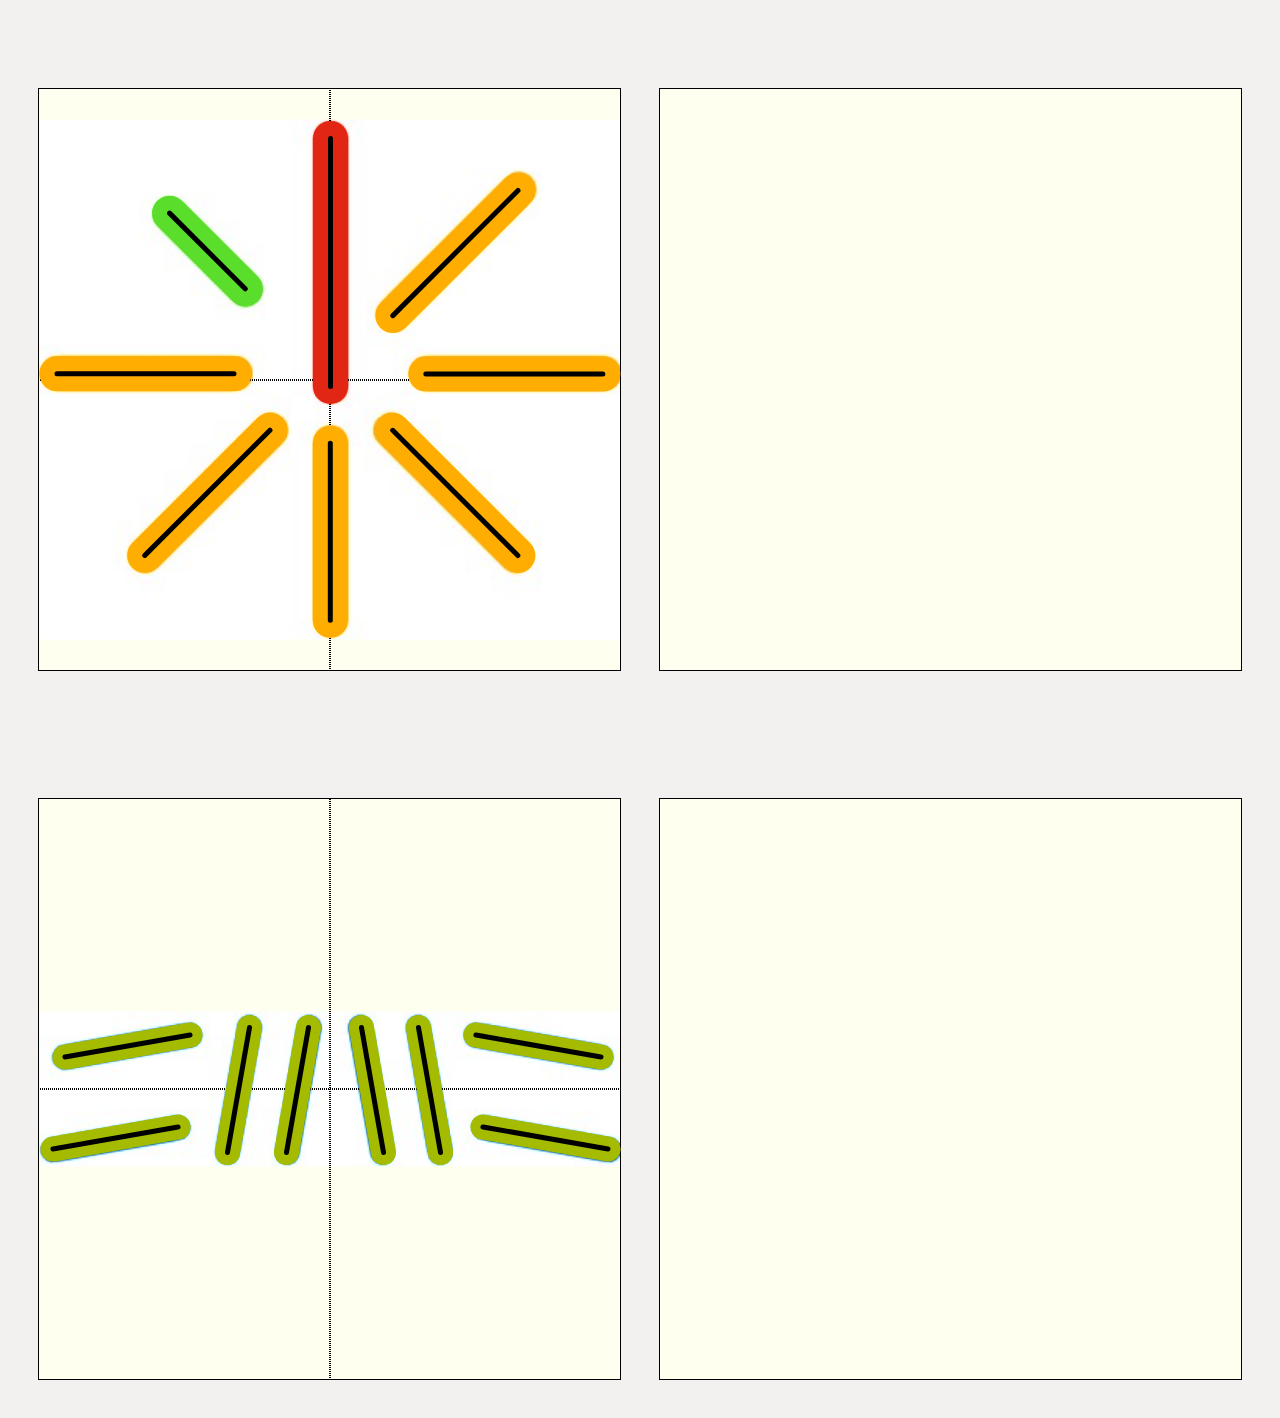
==== index.html @ 1524f1cf "add files" ====
<!DOCTYPE html>
<html lang="en">

<head>
  <meta charset="UTF-8" />
  <meta http-equiv="X-UA-Compatible" content="IE=edge" />
  <meta name="viewport" content="width=device-width, initial-scale=1.0" />
  <title>Geometry In Lines</title>
  <link rel="preconnect" href="https://fonts.googleapis.com" />
  <link rel="preconnect" href="https://fonts.gstatic.com" crossorigin />
  <link href="https://fonts.googleapis.com/css2?family=Open+Sans:wght@400;600;700;800&display=swap" rel="stylesheet" />

  <link rel="stylesheet"
    href="https://cdnjs.cloudflare.com/ajax/libs/modern-normalize/0.2.0/modern-normalize.min.css" />

  <link rel="stylesheet" href="./css/geometry-in-lines.css" />
  <link rel="stylesheet" href="./css/parallel-sides.css" />
  <link rel="stylesheet" href="./css/maximum-possible.css" />

</head>

<body>
  <main>
    <div class="container task-container">
      <div class="tasks-wrap parallel-sides">
        <div class="line1"></div>
        <div class="line2"></div>
        <img src="./images/Screenshot 2023-12-22 115058.jpg" alt="" class="img">
        <div class="line line-1"></div>
        <div class="line line-2"></div>
        <div class="line line-3"></div>
        <div class="line line-4"></div>
        <div class="line line-5"></div>
        <div class="line line-6"></div>
        <div class="line line-7"></div>
        <div class="line line-8"></div>
      </div>
      <div class="tasks-wrap"></div>
    </div>

    <div class="container task-container">
      <div class="tasks-wrap max-pos">
        <div class="line1"></div>
        <div class="line2"></div>
        <img src="./images/Screenshot 2023-12-22 130638.jpg" alt="" class="img">
        <div class="line max-pos-line-1"></div>
        <div class="line max-pos-line-2"></div>
        <div class="line max-pos-line-3"></div>
        <div class="line max-pos-line-4"></div>
        <div class="line max-pos-line-5"></div>
        <div class="line max-pos-line-6"></div>
        <div class="line max-pos-line-7"></div>
        <div class="line max-pos-line-8"></div>
      </div>
      <div class="tasks-wrap"></div>

    </div>
  </main>
</body>

</html>
---- css/geometry-in-lines.css ----
:root {
  --bg-color: #f2f1ef;
  --bg-header: #094eab;
  --main-bg-item: #ababab;
  --second-bg-item: #ffffff;
  --main-color: #000000;
  --second-color: #ffffff;
  --circle-color: #ababab;
  --clues-blob: #afb0b2;
  --backdrop-color: #000000b1;
}
html,
body {
  font-family: Arial, Helvetica, sans-serif;
  font-size: 30px;
  line-height: 1.2;
  height: 100dvh;
  max-width: 100vw;
  width: 100%;
  color: var(--main-color);
  background-color: var(--bg-color);
  -webkit-touch-callout: none;
  -webkit-user-select: none;
  -khtml-user-select: none;
  -moz-user-select: none;
  -ms-user-select: none;
  user-select: none;
}
h1,
h2,
h3,
h4,
ul,
p {
  margin: 0;
  padding: 0;
}
ul {
  list-style: none;
}
input[type="radio"] {
  display: none;
}
.line1 {
  top: 50%;
  width: 100%;
  position: absolute;
  outline: 1px dotted rgb(0, 0, 0);
  z-index: 10;
}
.line2 {
  height: 100%;
  left: 50%;
  position: absolute;
  outline: 1px dotted rgb(0, 0, 0);
  rotate: 0deg;
  z-index: 10;
}

.wrapper {
  max-width: 100%;
  min-height: 100%;
  display: -webkit-box;
  display: -ms-flexbox;
  display: flex;
  -webkit-box-orient: vertical;
  -webkit-box-direction: normal;
  -ms-flex-direction: column;
  flex-direction: column;
  overflow-x: hidden;
}
.main {
  -webkit-box-flex: 1;
  -ms-flex: 1 1 auto;
  flex: 1 1 auto;
  flex: 1 1 auto;
  display: -webkit-box;
  display: -ms-flexbox;
  display: flex;
  -ms-flex-wrap: wrap;
  flex-wrap: wrap;
  -webkit-box-align: center;
  -ms-flex-align: center;
  align-items: center;
  -webkit-box-pack: center;
  -ms-flex-pack: center;
  justify-content: center;
}
.container {
  padding: 3vw;
}
img {
  position: absolute;
  top: 50%;
  left: 0;
  width: 100%;
  transform: translate(0px, -50%);
}
.task-container {
  display: block;
}
@media screen and (min-width: 680px) {
  .task-container {
    display: flex;
    gap: 3vw;
  }
}

.tasks-wrap {
  position: relative;
  margin-top: 50px;
  width: 100%;
  aspect-ratio: 1/1;
  background-color: ivory;
  border: 0.5px solid;
}

/* ================ */
---- css/parallel-sides.css ----
.parallel-sides .line {
  width: 6%;
  position: absolute;
  border-radius: 3vw;
  z-index: 100000;
  background-color: #000000;
  border-width: 2.2vw;
  border-style: solid;
}
@media screen and (min-width: 680px) {
  .parallel-sides .line {
    border-width: 1.2vw;
    border-style: solid;
  }
}

.line-1 {
  height: 48.8%;
  border-color: #e12613;
  /* background-color: #e12613; */

  -ms-transform: rotate(0deg);
  -webkit-transform: rotate(0deg);
  -moz-transform: rotate(0deg);
  -o-transform: rotate(0deg);
  transform: rotate(0deg);

  top: 5.4%;
  left: 47.2%;
}

.line-2 {
  height: 36.5%;
  border-color: #ffad01;
  /* background-color: #ffad01; */

  -ms-transform: rotate(45deg);
  -webkit-transform: rotate(45deg);
  -moz-transform: rotate(45deg);
  -o-transform: rotate(45deg);
  transform: rotate(45deg);

  top: 10%;
  left: 68.6%;
}

.line-3 {
  height: 36.5%;
  border-color: #ffad01;
  /* background-color: #ffad01; */

  -ms-transform: rotate(90deg);
  -webkit-transform: rotate(90deg);
  -moz-transform: rotate(90deg);
  -o-transform: rotate(90deg);
  transform: rotate(90deg);

  top: 30.7%;
  left: 78.8%;
}

.line-4 {
  height: 36.5%;
  border-color: #ffad01;
  /* background-color: #ffad01; */

  -ms-transform: rotate(135deg);
  -webkit-transform: rotate(135deg);
  -moz-transform: rotate(135deg);
  -o-transform: rotate(135deg);
  transform: rotate(135deg);

  top: 51.3%;
  left: 68.6%;
}

.line-5 {
  height: 36.5%;
  border-color: #ffad01;
  /* background-color: #ffad01; */

  -ms-transform: rotate(180deg);
  -webkit-transform: rotate(180deg);
  -moz-transform: rotate(180deg);
  -o-transform: rotate(180deg);
  transform: rotate(180deg);

  top: 58%;
  left: 47.2%;
}

.line-6 {
  height: 36.5%;
  border-color: #ffad01;
  /* background-color: #ffad01; */

  -ms-transform: rotate(225deg);
  -webkit-transform: rotate(225deg);
  -moz-transform: rotate(225deg);
  -o-transform: rotate(225deg);
  transform: rotate(225deg);

  top: 51.3%;
  left: 26%;
}

.line-7 {
  height: 36.5%;
  border-color: #ffad01;
  /* background-color: #ffad01; */

  -ms-transform: rotate(270deg);
  -webkit-transform: rotate(270deg);
  -moz-transform: rotate(270deg);
  -o-transform: rotate(270deg);
  transform: rotate(270deg);

  top: 30.7%;
  left: 15.3%;
}

.line-8 {
  height: 24.5%;
  border-color: #5add2b;
  /* background-color: #5ADD2B; */

  -ms-transform: rotate(315deg);
  -webkit-transform: rotate(315deg);
  -moz-transform: rotate(315deg);
  -o-transform: rotate(315deg);
  transform: rotate(315deg);

  top: 15.6%;
  left: 26%;
}
---- css/maximum-possible.css ----
.max-pos .line {
  width: 4.3%;
  position: absolute;
  border-radius: 3vw;
  z-index: 100000;
  background-color: #000000;
  border-width: 1.6vw;
  border-style: solid;
  border-color: #a5bb00;
  /* border-color: #0075bb; */
}
@media screen and (min-width: 680px) {
  .max-pos .line {
    border-width: 0.8vw;
    border-style: solid;
  }
}

.max-pos-line-1 {
  height: 26.2%;

  -ms-transform: rotate(80deg);
  -webkit-transform: rotate(80deg);
  -moz-transform: rotate(80deg);
  -o-transform: rotate(80deg);
  transform: rotate(80deg);

  top: 29.5%;
  left: 13%;
}

.max-pos-line-2 {
  height: 26.2%;

  -ms-transform: rotate(80deg);
  -webkit-transform: rotate(80deg);
  -moz-transform: rotate(80deg);
  -o-transform: rotate(80deg);
  transform: rotate(80deg);

  top: 45.4%;
  left: 11%;
}

.max-pos-line-3 {
  height: 26.2%;

  -ms-transform: rotate(10deg);
  -webkit-transform: rotate(10deg);
  -moz-transform: rotate(10deg);
  -o-transform: rotate(10deg);
  transform: rotate(10deg);

  top: 37.2%;
  left: 32.1%;
}

.max-pos-line-4 {
  height: 26.2%;

  -ms-transform: rotate(10deg);
  -webkit-transform: rotate(10deg);
  -moz-transform: rotate(10deg);
  -o-transform: rotate(10deg);
  transform: rotate(10deg);

  top: 37.2%;
  left: 42.4%;
}

.max-pos-line-5 {
  height: 26.2%;

  -ms-transform: rotate(-10deg);
  -webkit-transform: rotate(-10deg);
  -moz-transform: rotate(-10deg);
  -o-transform: rotate(-10deg);
  transform: rotate(-10deg);

  top: 37.2%;
  left: 55.2%;
}

.max-pos-line-6 {
  height: 26.2%;

  -ms-transform: rotate(-10deg);
  -webkit-transform: rotate(-10deg);
  -moz-transform: rotate(-10deg);
  -o-transform: rotate(-10deg);
  transform: rotate(-10deg);

  top: 37.2%;
  left: 65%;
}

.max-pos-line-7 {
  height: 26.2%;

  -ms-transform: rotate(280deg);
  -webkit-transform: rotate(280deg);
  -moz-transform: rotate(280deg);
  -o-transform: rotate(280deg);
  transform: rotate(280deg);

  top: 29.5%;
  left: 83.8%;
}

.max-pos-line-8 {
  height: 26.2%;

  -ms-transform: rotate(280deg);
  -webkit-transform: rotate(280deg);
  -moz-transform: rotate(280deg);
  -o-transform: rotate(280deg);
  transform: rotate(280deg);

  top: 45.4%;
  left: 85%;
}
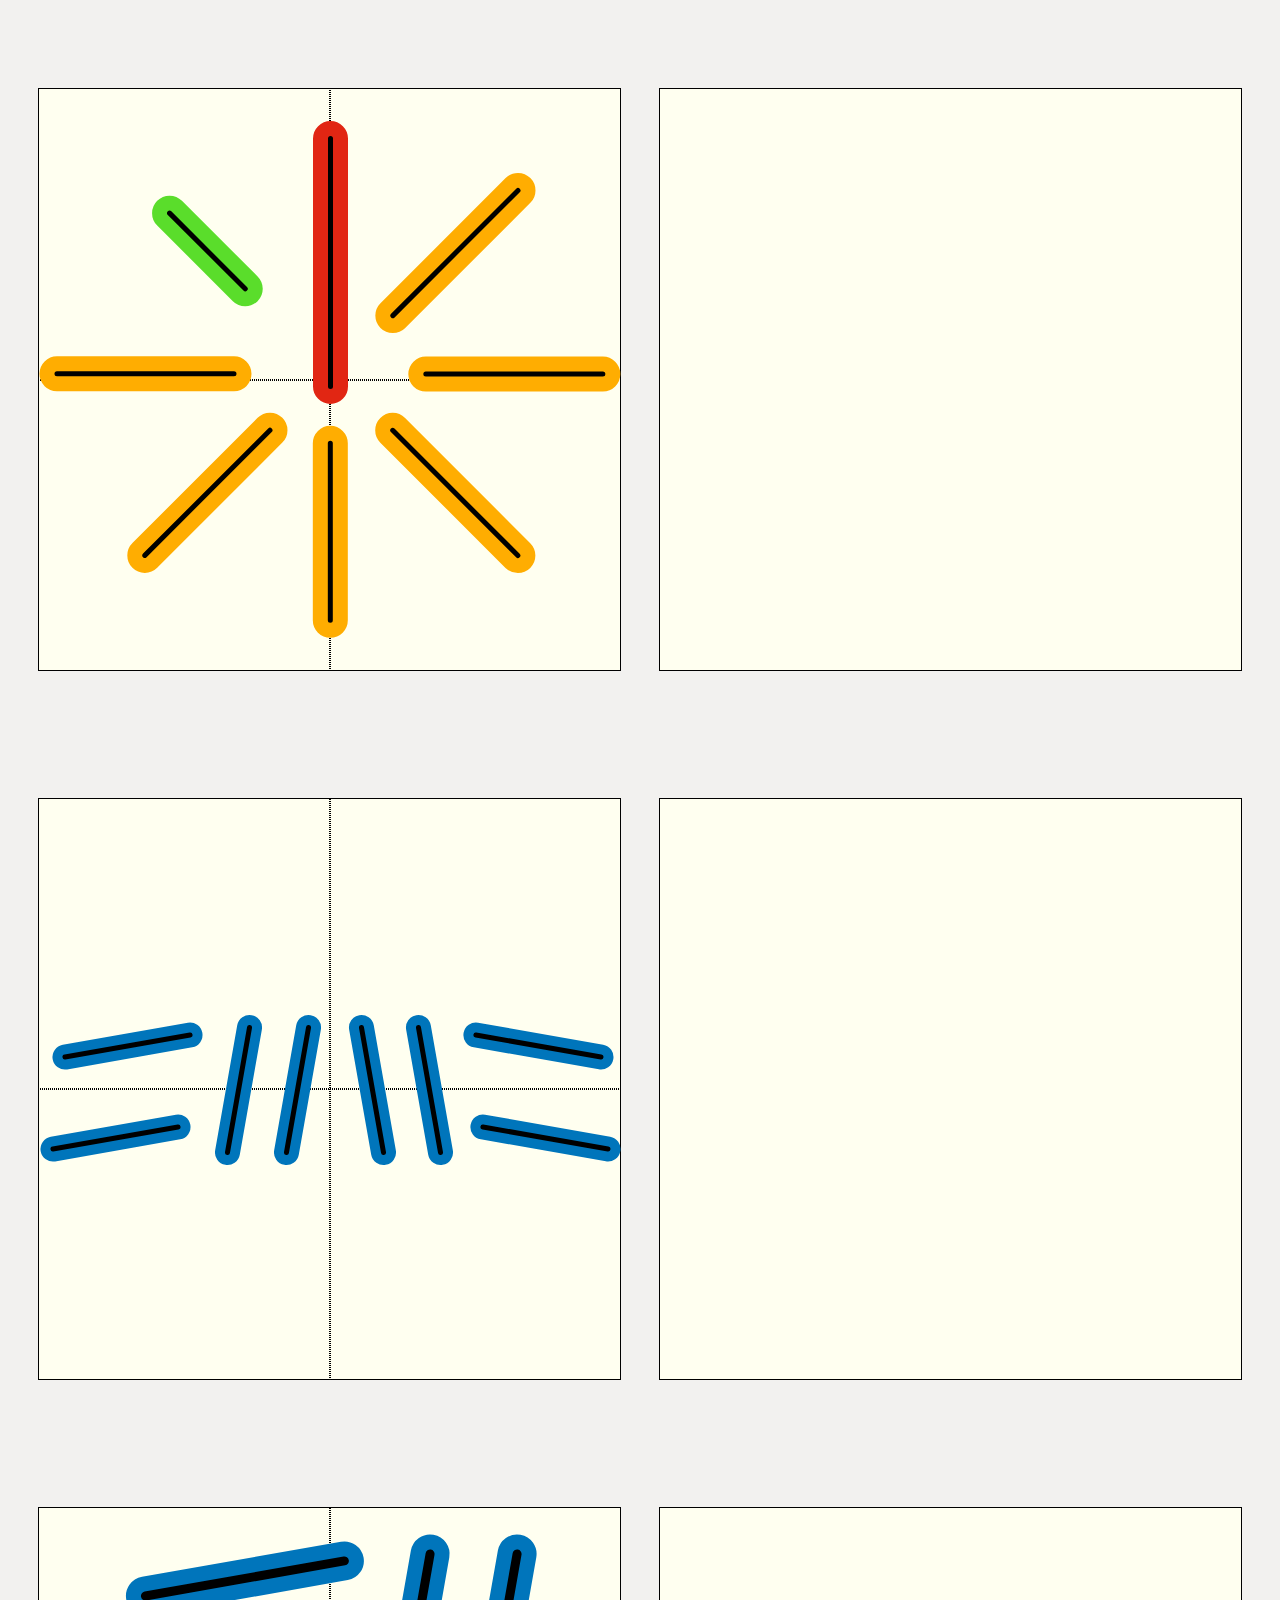
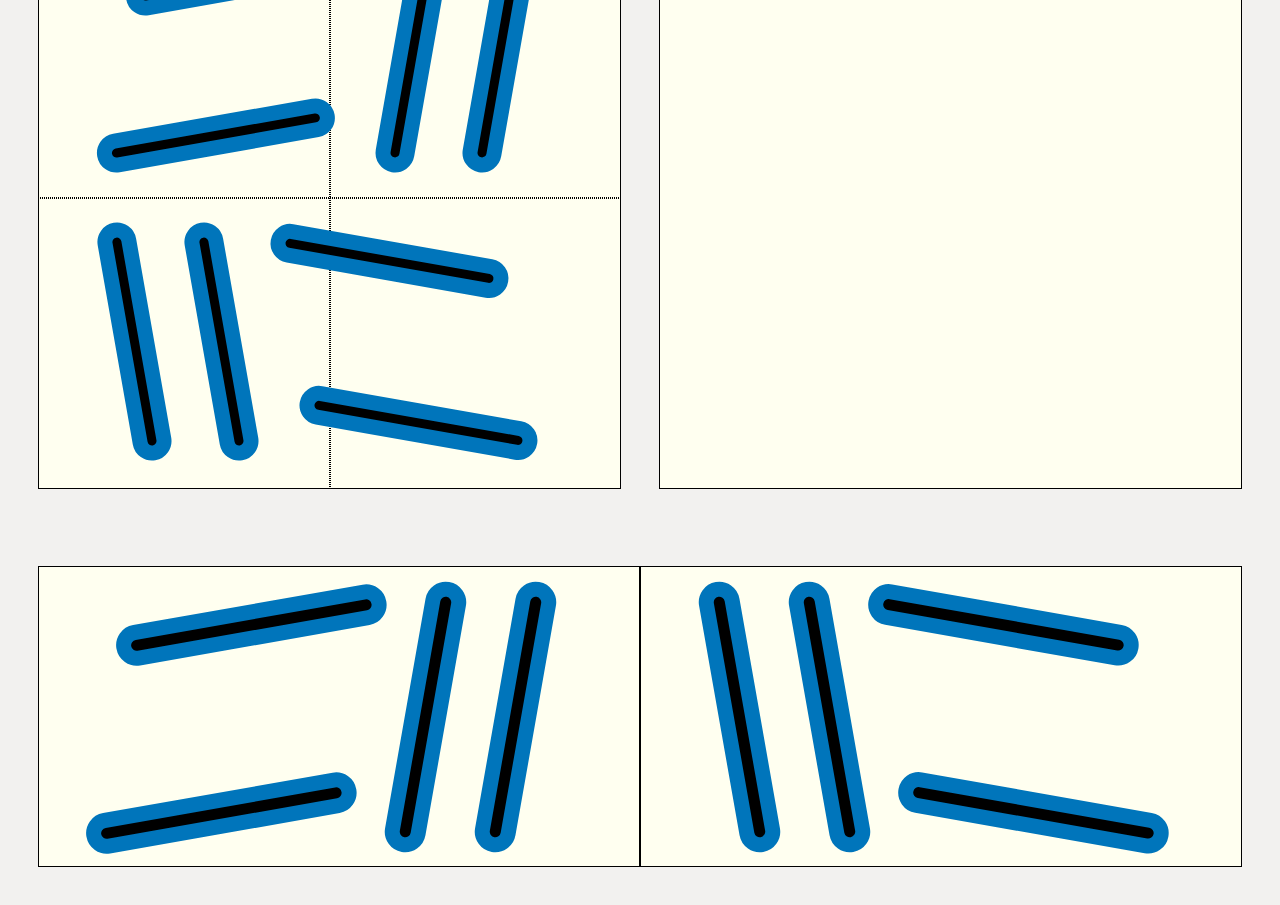
==== commit ee5c5d1a: "add v2 v3" ====
--- a/index.html
+++ b/index.html
@@ -16,6 +16,8 @@
   <link rel="stylesheet" href="./css/geometry-in-lines.css" />
   <link rel="stylesheet" href="./css/parallel-sides.css" />
   <link rel="stylesheet" href="./css/maximum-possible.css" />
+  <link rel="stylesheet" href="./css/maximum-possible-v2.css" />
+  <link rel="stylesheet" href="./css/maximum-possible-v3.css" />
 
 </head>
 
@@ -25,7 +27,7 @@
       <div class="tasks-wrap parallel-sides">
         <div class="line1"></div>
         <div class="line2"></div>
-        <img src="./images/Screenshot 2023-12-22 115058.jpg" alt="" class="img">
+        <!-- <img src="./images/Screenshot 2023-12-22 115058.jpg" alt="" class="img"> -->
         <div class="line line-1"></div>
         <div class="line line-2"></div>
         <div class="line line-3"></div>
@@ -42,7 +44,7 @@
       <div class="tasks-wrap max-pos">
         <div class="line1"></div>
         <div class="line2"></div>
-        <img src="./images/Screenshot 2023-12-22 130638.jpg" alt="" class="img">
+        <!-- <img src="./images/Screenshot 2023-12-22 130638.jpg" alt="" class="img"> -->
         <div class="line max-pos-line-1"></div>
         <div class="line max-pos-line-2"></div>
         <div class="line max-pos-line-3"></div>
@@ -53,6 +55,40 @@
         <div class="line max-pos-line-8"></div>
       </div>
       <div class="tasks-wrap"></div>
+    </div>
+
+    <div class="container task-container">
+      <div class="tasks-wrap max-pos-v2 ">
+        <div class="line1"></div>
+        <div class="line2"></div>
+        <div class="line max-pos-v2-line-1"></div>
+        <div class="line max-pos-v2-line-2"></div>
+        <div class="line max-pos-v2-line-3"></div>
+        <div class="line max-pos-v2-line-4"></div>
+        <div class="line max-pos-v2-line-5"></div>
+        <div class="line max-pos-v2-line-6"></div>
+        <div class="line max-pos-v2-line-7"></div>
+        <div class="line max-pos-v2-line-8"></div>
+      </div>
+      <div class="tasks-wrap"></div>
+    </div>
+
+    <div class="container task-container task-container-v3">
+      <div class="tasks-wrap max-pos-v3 ">
+
+        <div class="line max-pos-v3-line-1"></div>
+        <div class="line max-pos-v3-line-2"></div>
+        <div class="line max-pos-v3-line-3"></div>
+        <div class="line max-pos-v3-line-4"></div>
+
+      </div>
+      <div class="tasks-wrap max-pos-v3 ">
+
+        <div class="line max-pos-v3-line-5"></div>
+        <div class="line max-pos-v3-line-6"></div>
+        <div class="line max-pos-v3-line-7"></div>
+        <div class="line max-pos-v3-line-8"></div>
+      </div>
 
     </div>
   </main>
--- a/css/maximum-possible.css
+++ b/css/maximum-possible.css
@@ -6,8 +6,8 @@
   background-color: #000000;
   border-width: 1.6vw;
   border-style: solid;
-  border-color: #a5bb00;
-  /* border-color: #0075bb; */
+
+  border-color: #0075bb;
 }
 @media screen and (min-width: 680px) {
   .max-pos .line {
--- a/css/maximum-possible-v2.css
+++ b/css/maximum-possible-v2.css
@@ -0,0 +1,121 @@
+.max-pos-v2 .line {
+  width: 6.8%;
+  position: absolute;
+  border-radius: 3vw;
+  z-index: 100000;
+  background-color: #000000;
+  border-width: 2.6vw;
+  border-style: solid;
+
+  border-color: #0075bb;
+}
+@media screen and (min-width: 680px) {
+  .max-pos-v2 .line {
+    border-width: 1.2vw;
+    border-style: solid;
+  }
+}
+
+.max-pos-v2-line-1 {
+  height: 41.6%;
+
+  -ms-transform: rotate(80deg);
+  -webkit-transform: rotate(80deg);
+  -moz-transform: rotate(80deg);
+  -o-transform: rotate(80deg);
+  transform: rotate(80deg);
+
+  top: -8.5%;
+  left: 32%;
+}
+
+.max-pos-v2-line-2 {
+  height: 41.6%;
+
+  -ms-transform: rotate(80deg);
+  -webkit-transform: rotate(80deg);
+  -moz-transform: rotate(80deg);
+  -o-transform: rotate(80deg);
+  transform: rotate(80deg);
+
+  top: 18.4%;
+  left: 27%;
+}
+
+.max-pos-v2-line-3 {
+  height: 41.6%;
+
+  -ms-transform: rotate(10deg);
+  -webkit-transform: rotate(10deg);
+  -moz-transform: rotate(10deg);
+  -o-transform: rotate(10deg);
+  transform: rotate(10deg);
+
+  top: 4.4%;
+  left: 61%;
+}
+
+.max-pos-v2-line-4 {
+  height: 41.6%;
+
+  -ms-transform: rotate(10deg);
+  -webkit-transform: rotate(10deg);
+  -moz-transform: rotate(10deg);
+  -o-transform: rotate(10deg);
+  transform: rotate(10deg);
+
+  top: 4.4%;
+  left: 76%;
+}
+
+.max-pos-v2-line-5 {
+  height: 41.6%;
+
+  -ms-transform: rotate(-10deg);
+  -webkit-transform: rotate(-10deg);
+  -moz-transform: rotate(-10deg);
+  -o-transform: rotate(-10deg);
+  transform: rotate(-10deg);
+
+  top: 54%;
+  left: 13%;
+}
+
+.max-pos-v2-line-6 {
+  height: 41.6%;
+
+  -ms-transform: rotate(-10deg);
+  -webkit-transform: rotate(-10deg);
+  -moz-transform: rotate(-10deg);
+  -o-transform: rotate(-10deg);
+  transform: rotate(-10deg);
+
+  top: 54%;
+  left: 28%;
+}
+
+.max-pos-v2-line-7 {
+  height: 41.6%;
+
+  -ms-transform: rotate(280deg);
+  -webkit-transform: rotate(280deg);
+  -moz-transform: rotate(280deg);
+  -o-transform: rotate(280deg);
+  transform: rotate(280deg);
+
+  top: 40%;
+  left: 57%;
+}
+
+.max-pos-v2-line-8 {
+  height: 41.6%;
+
+  -ms-transform: rotate(280deg);
+  -webkit-transform: rotate(280deg);
+  -moz-transform: rotate(280deg);
+  -o-transform: rotate(280deg);
+  transform: rotate(280deg);
+
+  top: 68%;
+  left: 62%;
+}
--- a/css/maximum-possible-v3.css
+++ b/css/maximum-possible-v3.css
@@ -0,0 +1,142 @@
+.task-container-v3 {
+  display: block;
+  margin: 0;
+}
+.task-container-v3 .tasks-wrap {
+  margin: 0;
+  height: 44.23vw;
+}
+@media screen and (min-width: 680px) {
+  .task-container-v3 {
+    display: flex;
+    gap: 0;
+  }
+}
+
+@media screen and (min-width: 680px) {
+  .task-container-v3 .tasks-wrap {
+    margin: 0;
+    height: 23.52vw;
+  }
+}
+.max-pos-v3 .line {
+  width: 6.8%;
+  position: absolute;
+  border-radius: 3vw;
+  z-index: 100000;
+  background-color: #000000;
+  border-width: 2.6vw;
+  border-style: solid;
+
+  border-color: #0075bb;
+}
+@media screen and (min-width: 680px) {
+  .max-pos-v3 .line {
+    border-width: 1.2vw;
+    border-style: solid;
+  }
+}
+
+.max-pos-v3-line-1 {
+  height: 91.6%;
+
+  -ms-transform: rotate(80deg);
+  -webkit-transform: rotate(80deg);
+  -moz-transform: rotate(80deg);
+  -o-transform: rotate(80deg);
+  transform: rotate(80deg);
+
+  top: -26.5%;
+  left: 32%;
+}
+
+.max-pos-v3-line-2 {
+  height: 91.6%;
+
+  -ms-transform: rotate(80deg);
+  -webkit-transform: rotate(80deg);
+  -moz-transform: rotate(80deg);
+  -o-transform: rotate(80deg);
+  transform: rotate(80deg);
+
+  top: 36.4%;
+  left: 27%;
+}
+
+.max-pos-v3-line-3 {
+  height: 91.6%;
+
+  -ms-transform: rotate(10deg);
+  -webkit-transform: rotate(10deg);
+  -moz-transform: rotate(10deg);
+  -o-transform: rotate(10deg);
+  transform: rotate(10deg);
+
+  top: 4.4%;
+  left: 61%;
+}
+
+.max-pos-v3-line-4 {
+  height: 91.6%;
+
+  -ms-transform: rotate(10deg);
+  -webkit-transform: rotate(10deg);
+  -moz-transform: rotate(10deg);
+  -o-transform: rotate(10deg);
+  transform: rotate(10deg);
+
+  top: 4.4%;
+  left: 76%;
+}
+
+.max-pos-v3-line-5 {
+  height: 91.6%;
+
+  -ms-transform: rotate(-10deg);
+  -webkit-transform: rotate(-10deg);
+  -moz-transform: rotate(-10deg);
+  -o-transform: rotate(-10deg);
+  transform: rotate(-10deg);
+
+  top: 4.4%;
+  left: 13%;
+}
+
+.max-pos-v3-line-6 {
+  height: 91.6%;
+
+  -ms-transform: rotate(-10deg);
+  -webkit-transform: rotate(-10deg);
+  -moz-transform: rotate(-10deg);
+  -o-transform: rotate(-10deg);
+  transform: rotate(-10deg);
+
+  top: 4.4%;
+  left: 28%;
+}
+
+.max-pos-v3-line-7 {
+  height: 91.6%;
+
+  -ms-transform: rotate(280deg);
+  -webkit-transform: rotate(280deg);
+  -moz-transform: rotate(280deg);
+  -o-transform: rotate(280deg);
+  transform: rotate(280deg);
+
+  top: -26.5%;
+  left: 57%;
+}
+
+.max-pos-v3-line-8 {
+  height: 91.6%;
+
+  -ms-transform: rotate(280deg);
+  -webkit-transform: rotate(280deg);
+  -moz-transform: rotate(280deg);
+  -o-transform: rotate(280deg);
+  transform: rotate(280deg);
+
+  top: 36.4%;
+  left: 62%;
+}
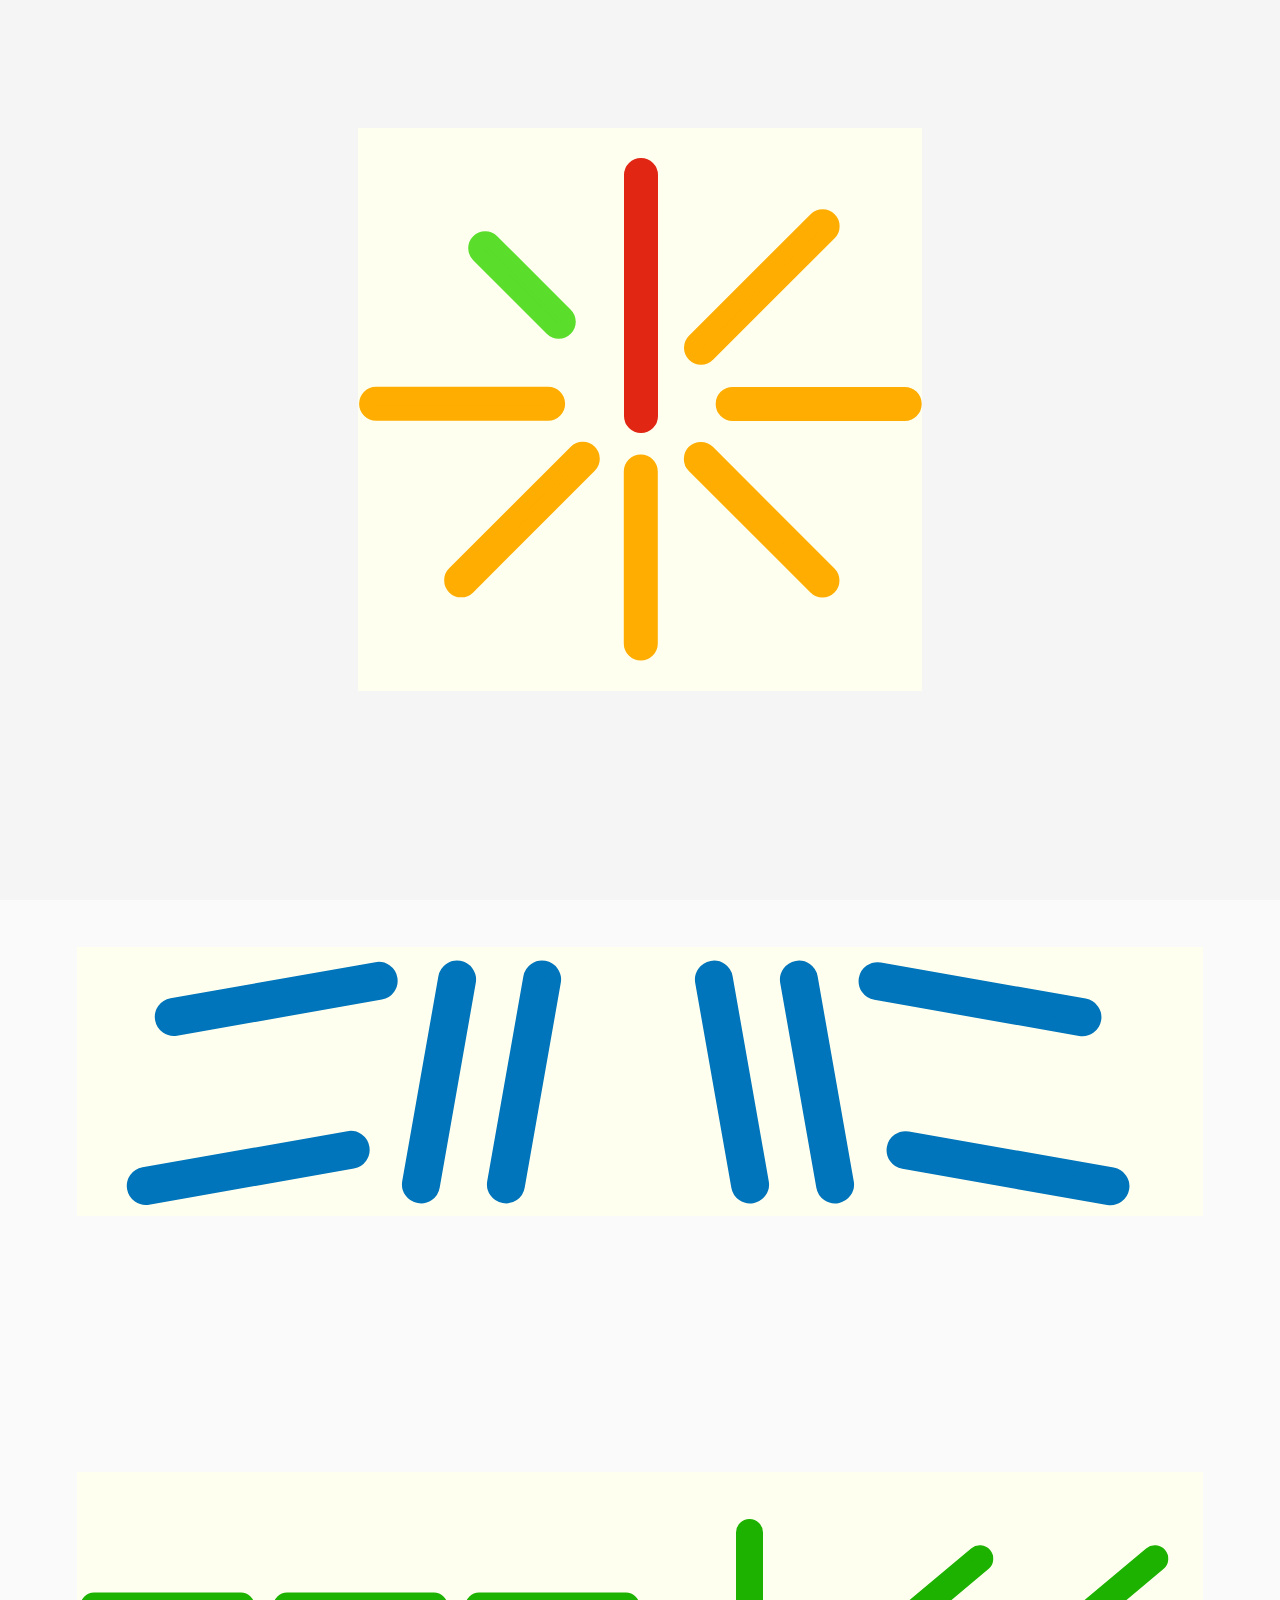
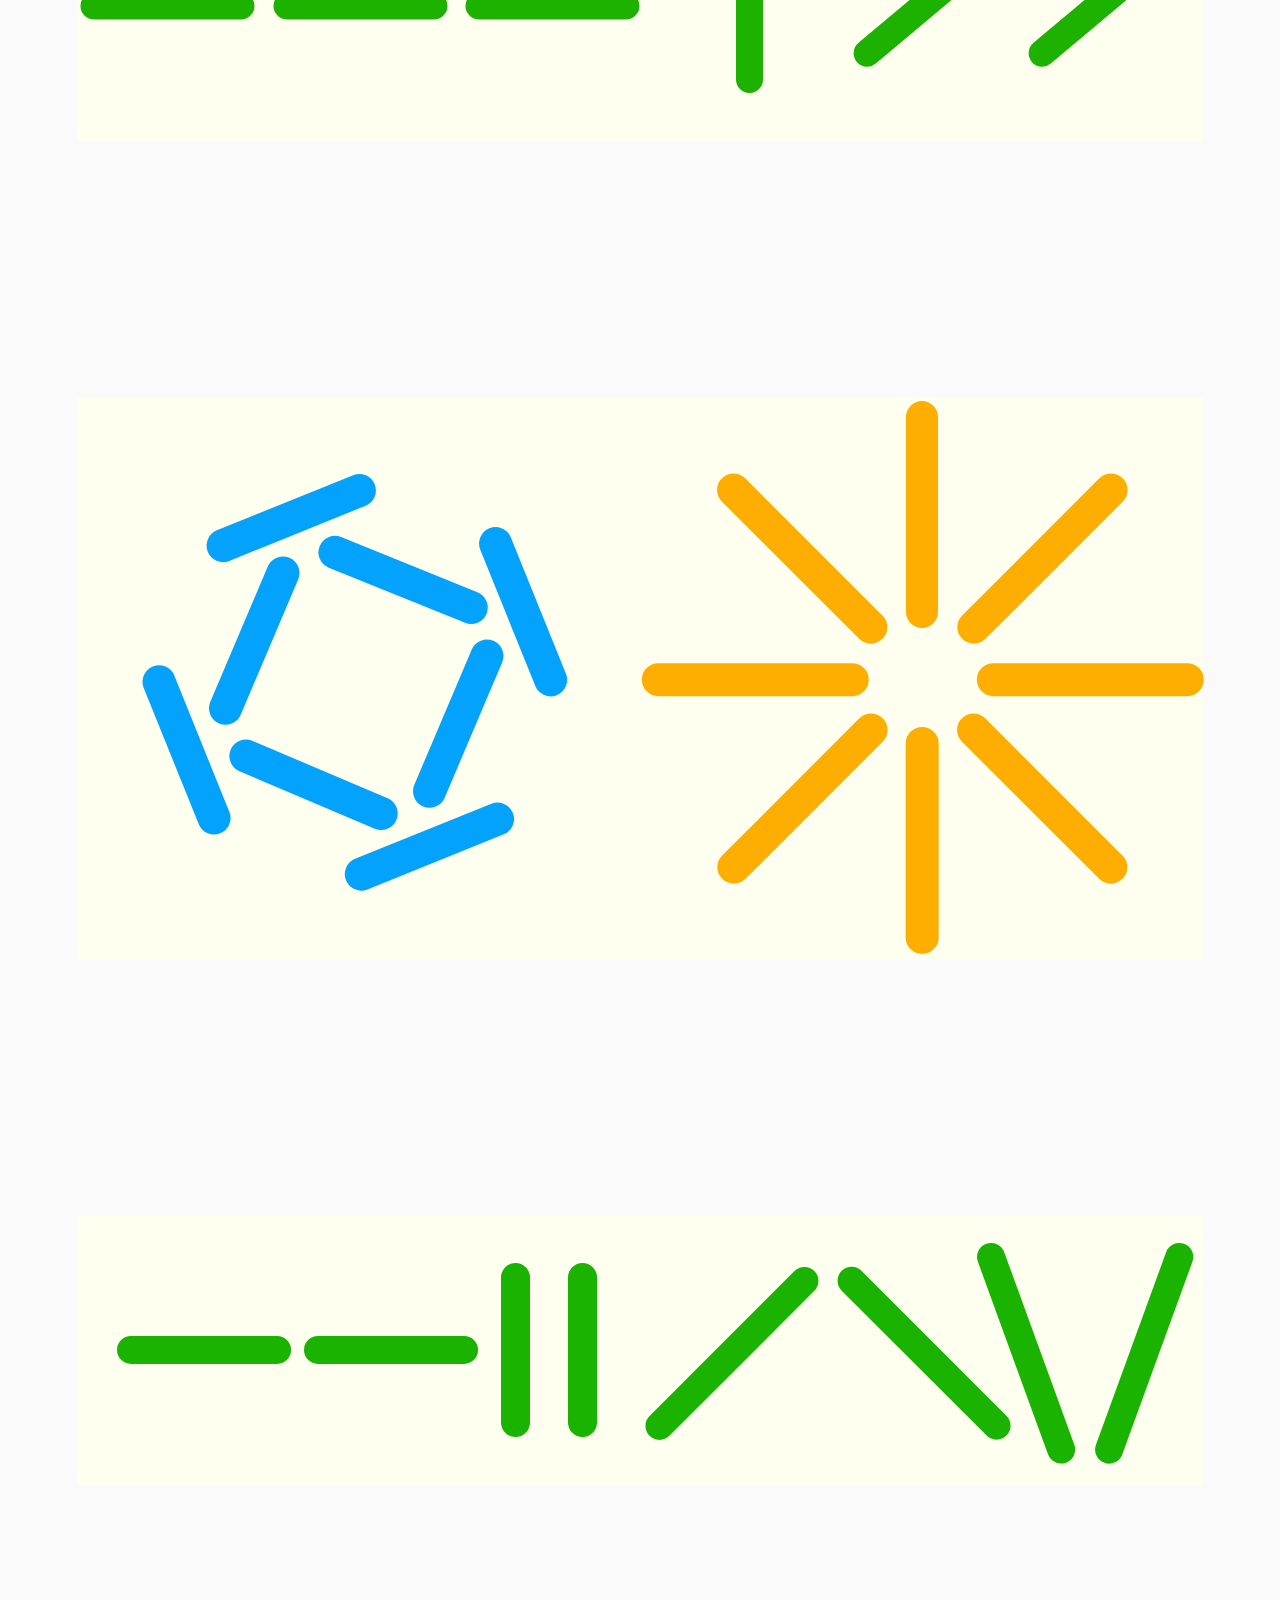
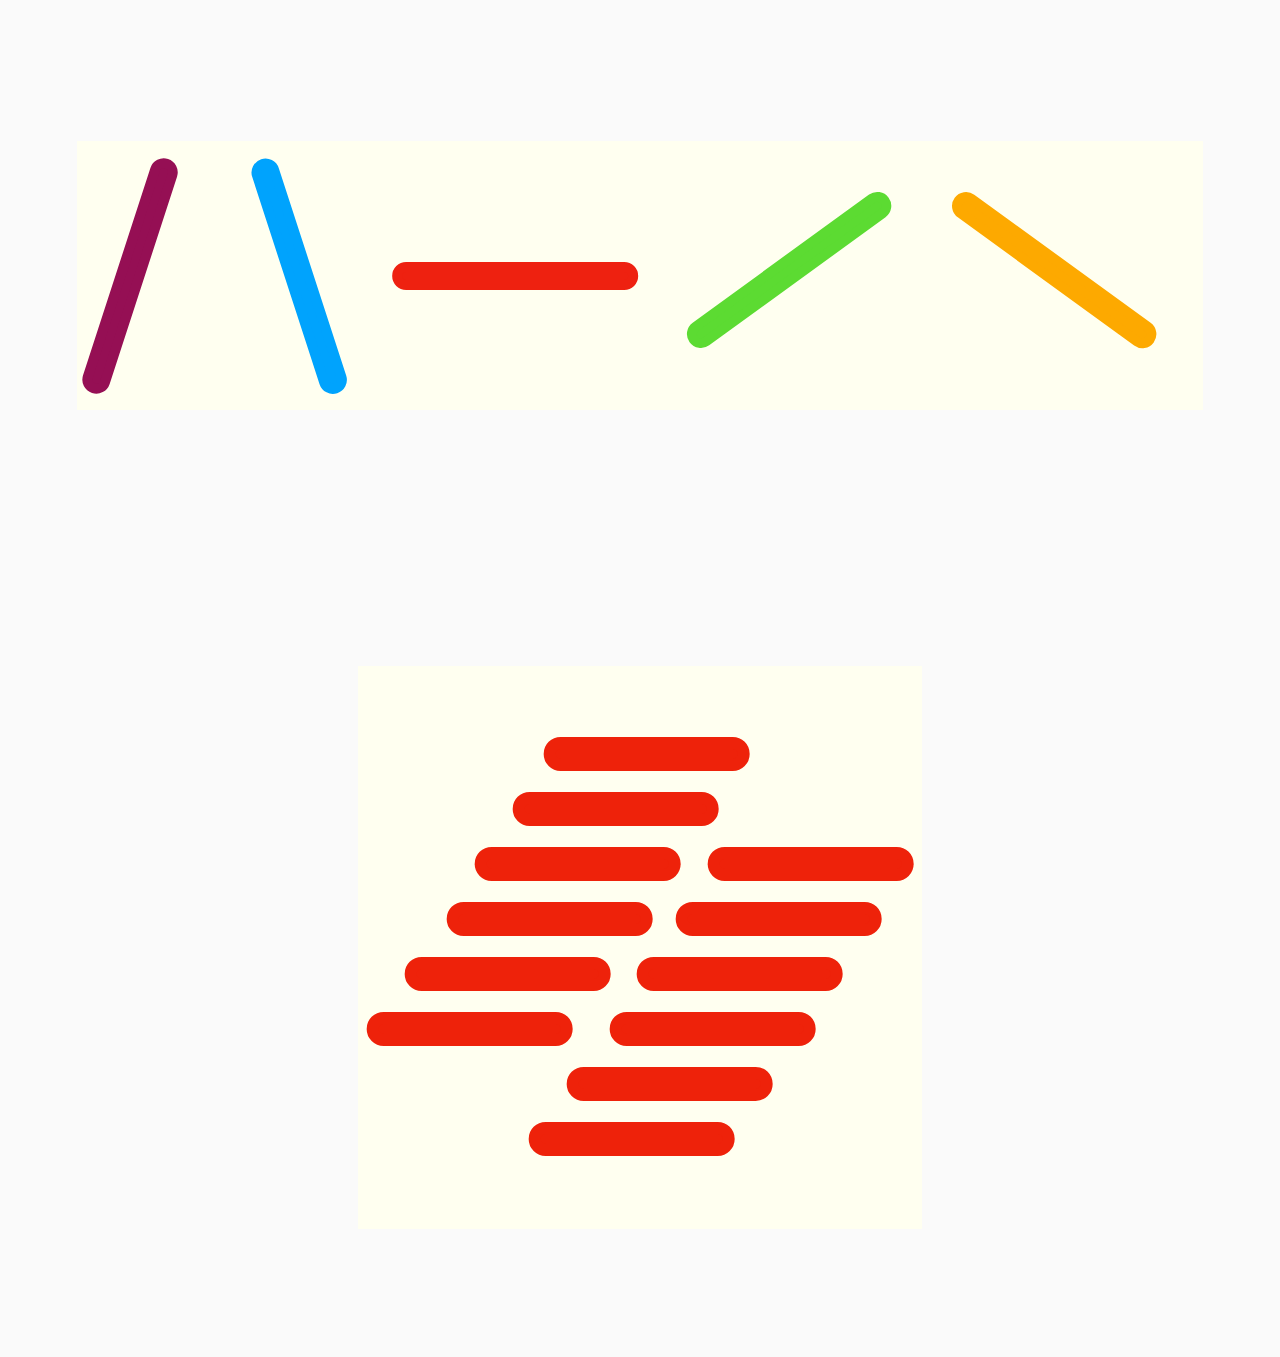
==== commit ab0ba80c: "good" ====
--- a/index.html
+++ b/index.html
@@ -18,6 +18,11 @@
   <link rel="stylesheet" href="./css/maximum-possible.css" />
   <link rel="stylesheet" href="./css/maximum-possible-v2.css" />
   <link rel="stylesheet" href="./css/maximum-possible-v3.css" />
+  <link rel="stylesheet" href="./css/angles.css" />
+  <link rel="stylesheet" href="./css/isosceles.css" />
+  <link rel="stylesheet" href="./css/isosceles-2.css" />
+  <link rel="stylesheet" href="./css/convex-concave.css" />
+  <link rel="stylesheet" href="./css/area.css" />
 
 </head>
 
@@ -25,9 +30,6 @@
   <main>
     <div class="container task-container">
       <div class="tasks-wrap parallel-sides">
-        <div class="line1"></div>
-        <div class="line2"></div>
-        <!-- <img src="./images/Screenshot 2023-12-22 115058.jpg" alt="" class="img"> -->
         <div class="line line-1"></div>
         <div class="line line-2"></div>
         <div class="line line-3"></div>
@@ -37,14 +39,12 @@
         <div class="line line-7"></div>
         <div class="line line-8"></div>
       </div>
-      <div class="tasks-wrap"></div>
     </div>
 
-    <div class="container task-container">
+    <!-- <div class="container task-container">
       <div class="tasks-wrap max-pos">
         <div class="line1"></div>
         <div class="line2"></div>
-        <!-- <img src="./images/Screenshot 2023-12-22 130638.jpg" alt="" class="img"> -->
         <div class="line max-pos-line-1"></div>
         <div class="line max-pos-line-2"></div>
         <div class="line max-pos-line-3"></div>
@@ -54,13 +54,10 @@
         <div class="line max-pos-line-7"></div>
         <div class="line max-pos-line-8"></div>
       </div>
-      <div class="tasks-wrap"></div>
-    </div>
+    </div> -->
 
-    <div class="container task-container">
+    <!-- <div class="container task-container">
       <div class="tasks-wrap max-pos-v2 ">
-        <div class="line1"></div>
-        <div class="line2"></div>
         <div class="line max-pos-v2-line-1"></div>
         <div class="line max-pos-v2-line-2"></div>
         <div class="line max-pos-v2-line-3"></div>
@@ -70,20 +67,16 @@
         <div class="line max-pos-v2-line-7"></div>
         <div class="line max-pos-v2-line-8"></div>
       </div>
-      <div class="tasks-wrap"></div>
-    </div>
+    </div> -->
 
     <div class="container task-container task-container-v3">
       <div class="tasks-wrap max-pos-v3 ">
-
         <div class="line max-pos-v3-line-1"></div>
         <div class="line max-pos-v3-line-2"></div>
         <div class="line max-pos-v3-line-3"></div>
         <div class="line max-pos-v3-line-4"></div>
-
       </div>
       <div class="tasks-wrap max-pos-v3 ">
-
         <div class="line max-pos-v3-line-5"></div>
         <div class="line max-pos-v3-line-6"></div>
         <div class="line max-pos-v3-line-7"></div>
@@ -91,6 +84,91 @@
       </div>
 
     </div>
+
+    <div class="container task-container task-container-v3">
+      <div class="tasks-wrap angles ">
+        <div class="line angles-line-1"></div>
+        <div class="line angles-line-2"></div>
+        <div class="line angles-line-3"></div>
+      </div>
+
+      <div class="tasks-wrap angles ">
+        <div class="line angles-line-4"></div>
+        <div class="line angles-line-5"></div>
+        <div class="line angles-line-6"></div>
+      </div>
+    </div>
+
+    <div class="container task-container ">
+      <div class="tasks-wrap isosceles ">
+        <div class="line isosceles-line-1"></div>
+        <div class="line isosceles-line-2"></div>
+        <div class="line isosceles-line-3"></div>
+        <div class="line isosceles-line-4"></div>
+        <div class="line isosceles-line-5"></div>
+        <div class="line isosceles-line-6"></div>
+        <div class="line isosceles-line-7"></div>
+        <div class="line isosceles-line-8"></div>
+      </div>
+
+      <div class="tasks-wrap isosceles ">
+        <div class="line isosceles-line-9"></div>
+        <div class="line isosceles-line-10"></div>
+        <div class="line isosceles-line-11"></div>
+        <div class="line isosceles-line-12"></div>
+        <div class="line isosceles-line-13"></div>
+        <div class="line isosceles-line-14"></div>
+        <div class="line isosceles-line-15"></div>
+        <div class="line isosceles-line-16"></div>
+      </div>
+    </div>
+
+    <div class="container task-container task-container-v3">
+      <div class="tasks-wrap isosceles-2">
+        <div class="line isosceles-2-line-1"></div>
+        <div class="line isosceles-2-line-2"></div>
+        <div class="line isosceles-2-line-3"></div>
+        <div class="line isosceles-2-line-4"></div>
+      </div>
+
+      <div class="tasks-wrap isosceles-2">
+        <div class="line isosceles-2-line-5"></div>
+        <div class="line isosceles-2-line-6"></div>
+        <div class="line isosceles-2-line-7"></div>
+        <div class="line isosceles-2-line-8"></div>
+      </div>
+    </div>
+
+    <div class="container task-container task-container-v3">
+      <div class="tasks-wrap convex-concave">
+        <div class="line convex-concave-line-1"></div>
+        <div class="line convex-concave-line-2"></div>
+        <div class="line convex-concave-line-3"></div>
+      </div>
+
+      <div class="tasks-wrap convex-concave">
+        <div class="line convex-concave-line-4"></div>
+        <div class="line convex-concave-line-5"></div>
+      </div>
+    </div>
+
+    <div class="container task-container ">
+      <div class="tasks-wrap area">
+        <div class="line area-line-1"></div>
+        <div class="line area-line-2"></div>
+        <div class="line area-line-3"></div>
+        <div class="line area-line-4"></div>
+        <div class="line area-line-5"></div>
+        <div class="line area-line-6"></div>
+        <div class="line area-line-7"></div>
+        <div class="line area-line-8"></div>
+        <div class="line area-line-9"></div>
+        <div class="line area-line-10"></div>
+        <div class="line area-line-11"></div>
+        <div class="line area-line-12"></div>
+      </div>
+    </div>
+
   </main>
 </body>
 
--- a/css/geometry-in-lines.css
+++ b/css/geometry-in-lines.css
@@ -1,14 +1,3 @@
-:root {
-  --bg-color: #f2f1ef;
-  --bg-header: #094eab;
-  --main-bg-item: #ababab;
-  --second-bg-item: #ffffff;
-  --main-color: #000000;
-  --second-color: #ffffff;
-  --circle-color: #ababab;
-  --clues-blob: #afb0b2;
-  --backdrop-color: #000000b1;
-}
 html,
 body {
   font-family: Arial, Helvetica, sans-serif;
@@ -17,8 +6,8 @@
   height: 100dvh;
   max-width: 100vw;
   width: 100%;
-  color: var(--main-color);
-  background-color: var(--bg-color);
+  color: black;
+  background-color: #00000005;
   -webkit-touch-callout: none;
   -webkit-user-select: none;
   -khtml-user-select: none;
@@ -38,9 +27,7 @@
 ul {
   list-style: none;
 }
-input[type="radio"] {
-  display: none;
-}
+
 .line1 {
   top: 50%;
   width: 100%;
@@ -87,7 +74,7 @@
   justify-content: center;
 }
 .container {
-  padding: 3vw;
+  padding: 10vw 3vw;
 }
 img {
   position: absolute;
@@ -102,17 +89,72 @@
 @media screen and (min-width: 680px) {
   .task-container {
     display: flex;
-    gap: 3vw;
+    justify-content: center;
+  }
+}
+
+.task-container-v3 {
+  display: block;
+  margin: 0;
+}
+.task-container-v3 .tasks-wrap {
+  margin: 0;
+  height: 44.23vw;
+}
+@media screen and (min-width: 680px) {
+  .task-container-v3 {
+    display: flex;
+    gap: 0;
+  }
+}
+
+@media screen and (min-width: 680px) {
+  .task-container-v3 .tasks-wrap {
+    margin: 0;
+    height: 21vw;
   }
 }
 
 .tasks-wrap {
   position: relative;
-  margin-top: 50px;
-  width: 100%;
-  aspect-ratio: 1/1;
+
+  width: 91vw;
+  height: 91vw;
   background-color: ivory;
-  border: 0.5px solid;
+  /*  border: 0.5px solid; */
+}
+@media screen and (min-width: 680px) {
+  .tasks-wrap {
+    position: relative;
+
+    width: 44vw;
+    height: 44vw;
+    background-color: ivory;
+    /*  border: 0.5px solid; */
+  }
+}
+@supports (aspect-ratio: 1/1) {
+  .tasks-wrap {
+    position: relative;
+
+    width: 100%;
+    height: auto;
+    aspect-ratio: 1/1;
+    background-color: ivory;
+    /*  border: 0.5px solid; */
+  }
+
+  @media screen and (min-width: 680px) {
+    .tasks-wrap {
+      position: relative;
+
+      width: 44vw;
+      height: auto;
+      aspect-ratio: 1/1;
+      background-color: ivory;
+      /*  border: 0.5px solid; */
+    }
+  }
 }
 
 /* ================ */
--- a/css/parallel-sides.css
+++ b/css/parallel-sides.css
@@ -3,7 +3,6 @@
   position: absolute;
   border-radius: 3vw;
   z-index: 100000;
-  background-color: #000000;
   border-width: 2.2vw;
   border-style: solid;
 }
@@ -17,7 +16,7 @@
 .line-1 {
   height: 48.8%;
   border-color: #e12613;
-  /* background-color: #e12613; */
+  background-color: #e12613;
 
   -ms-transform: rotate(0deg);
   -webkit-transform: rotate(0deg);
@@ -32,7 +31,7 @@
 .line-2 {
   height: 36.5%;
   border-color: #ffad01;
-  /* background-color: #ffad01; */
+  background-color: #ffad01;
 
   -ms-transform: rotate(45deg);
   -webkit-transform: rotate(45deg);
@@ -47,7 +46,7 @@
 .line-3 {
   height: 36.5%;
   border-color: #ffad01;
-  /* background-color: #ffad01; */
+  background-color: #ffad01;
 
   -ms-transform: rotate(90deg);
   -webkit-transform: rotate(90deg);
@@ -62,7 +61,7 @@
 .line-4 {
   height: 36.5%;
   border-color: #ffad01;
-  /* background-color: #ffad01; */
+  background-color: #ffad01;
 
   -ms-transform: rotate(135deg);
   -webkit-transform: rotate(135deg);
@@ -77,7 +76,7 @@
 .line-5 {
   height: 36.5%;
   border-color: #ffad01;
-  /* background-color: #ffad01; */
+  background-color: #ffad01;
 
   -ms-transform: rotate(180deg);
   -webkit-transform: rotate(180deg);
@@ -92,7 +91,7 @@
 .line-6 {
   height: 36.5%;
   border-color: #ffad01;
-  /* background-color: #ffad01; */
+  background-color: #ffad01;
 
   -ms-transform: rotate(225deg);
   -webkit-transform: rotate(225deg);
@@ -107,7 +106,7 @@
 .line-7 {
   height: 36.5%;
   border-color: #ffad01;
-  /* background-color: #ffad01; */
+  background-color: #ffad01;
 
   -ms-transform: rotate(270deg);
   -webkit-transform: rotate(270deg);
@@ -122,7 +121,7 @@
 .line-8 {
   height: 24.5%;
   border-color: #5add2b;
-  /* background-color: #5ADD2B; */
+  background-color: #5add2b;
 
   -ms-transform: rotate(315deg);
   -webkit-transform: rotate(315deg);
--- a/css/maximum-possible-v3.css
+++ b/css/maximum-possible-v3.css
@@ -1,34 +1,13 @@
-.task-container-v3 {
-  display: block;
-  margin: 0;
-}
-.task-container-v3 .tasks-wrap {
-  margin: 0;
-  height: 44.23vw;
-}
-@media screen and (min-width: 680px) {
-  .task-container-v3 {
-    display: flex;
-    gap: 0;
-  }
-}
-
-@media screen and (min-width: 680px) {
-  .task-container-v3 .tasks-wrap {
-    margin: 0;
-    height: 23.52vw;
-  }
-}
 .max-pos-v3 .line {
   width: 6.8%;
   position: absolute;
   border-radius: 3vw;
   z-index: 100000;
-  background-color: #000000;
   border-width: 2.6vw;
   border-style: solid;
 
   border-color: #0075bb;
+  background-color: #0075bb;
 }
 @media screen and (min-width: 680px) {
   .max-pos-v3 .line {
--- a/css/angles.css
+++ b/css/angles.css
@@ -0,0 +1,95 @@
+.angles .line {
+  width: 4.8%;
+  position: absolute;
+  border-radius: 3vw;
+  z-index: 100000;
+  border-width: 1.8vw;
+  border-style: solid;
+
+  border-color: #1db200;
+  background-color: #1db200;
+}
+@media screen and (min-width: 680px) {
+  .angles .line {
+    border-width: 0.8vw;
+    border-style: solid;
+  }
+}
+
+.angles-line-1 {
+  height: 64.7%;
+
+  -ms-transform: rotate(90deg);
+  -webkit-transform: rotate(90deg);
+  -moz-transform: rotate(90deg);
+  -o-transform: rotate(90deg);
+  transform: rotate(90deg);
+
+  top: 17.5%;
+  left: 13.7%;
+}
+
+.angles-line-2 {
+  height: 64.7%;
+
+  -ms-transform: rotate(90deg);
+  -webkit-transform: rotate(90deg);
+  -moz-transform: rotate(90deg);
+  -o-transform: rotate(90deg);
+  transform: rotate(90deg);
+
+  top: 17.5%;
+  left: 48%;
+}
+
+.angles-line-3 {
+  height: 64.7%;
+
+  -ms-transform: rotate(90deg);
+  -webkit-transform: rotate(90deg);
+  -moz-transform: rotate(90deg);
+  -o-transform: rotate(90deg);
+  transform: rotate(90deg);
+
+  top: 17.5%;
+  left: 82%;
+}
+
+.angles-line-4 {
+  height: 64.7%;
+
+  -ms-transform: rotate(0deg);
+  -webkit-transform: rotate(0deg);
+  -moz-transform: rotate(0deg);
+  -o-transform: rotate(0deg);
+  transform: rotate(0deg);
+
+  top: 17.5%;
+  left: 17%;
+}
+
+.angles-line-5 {
+  height: 64.7%;
+
+  -ms-transform: rotate(50deg);
+  -webkit-transform: rotate(50deg);
+  -moz-transform: rotate(50deg);
+  -o-transform: rotate(50deg);
+  transform: rotate(50deg);
+
+  top: 17.5%;
+  left: 48%;
+}
+
+.angles-line-6 {
+  height: 64.7%;
+
+  -ms-transform: rotate(50deg);
+  -webkit-transform: rotate(50deg);
+  -moz-transform: rotate(50deg);
+  -o-transform: rotate(50deg);
+  transform: rotate(50deg);
+
+  top: 17.5%;
+  left: 79%;
+}
--- a/css/isosceles.css
+++ b/css/isosceles.css
@@ -0,0 +1,219 @@
+.isosceles .line {
+  width: 5.8%;
+  position: absolute;
+  border-radius: 3vw;
+  z-index: 100000;
+  border-width: 2.2vw;
+  border-style: solid;
+
+  border-color: #03a2fd;
+  background-color: #03a2fd;
+}
+.isosceles:nth-child(2) .line {
+  border-color: #feae00;
+  background-color: #feae00;
+}
+@media screen and (min-width: 680px) {
+  .isosceles .line {
+    border-width: 0.8vw;
+    border-style: solid;
+  }
+}
+
+.isosceles-line-1 {
+  height: 31.9%;
+
+  -ms-transform: rotate(68deg);
+  -webkit-transform: rotate(68deg);
+  -moz-transform: rotate(68deg);
+  -o-transform: rotate(68deg);
+  transform: rotate(68deg);
+
+  top: 5.6%;
+  left: 35.2%;
+}
+
+.isosceles-line-2 {
+  height: 31.9%;
+
+  -ms-transform: rotate(158deg);
+  -webkit-transform: rotate(158deg);
+  -moz-transform: rotate(158deg);
+  -o-transform: rotate(158deg);
+  transform: rotate(158deg);
+
+  top: 22.3%;
+  left: 76.4%;
+}
+
+.isosceles-line-3 {
+  height: 31.9%;
+
+  -ms-transform: rotate(248deg);
+  -webkit-transform: rotate(248deg);
+  -moz-transform: rotate(248deg);
+  -o-transform: rotate(248deg);
+  transform: rotate(248deg);
+
+  top: 63.9%;
+  left: 59.7%;
+}
+
+.isosceles-line-4 {
+  height: 31.9%;
+
+  -ms-transform: rotate(338deg);
+  -webkit-transform: rotate(338deg);
+  -moz-transform: rotate(338deg);
+  -o-transform: rotate(338deg);
+  transform: rotate(338deg);
+
+  top: 46.7%;
+  left: 16.6%;
+}
+
+.isosceles-line-5 {
+  height: 31.9%;
+
+  -ms-transform: rotate(112deg);
+  -webkit-transform: rotate(112deg);
+  -moz-transform: rotate(112deg);
+  -o-transform: rotate(112deg);
+  transform: rotate(112deg);
+
+  top: 16.5%;
+  left: 55%;
+}
+
+.isosceles-line-6 {
+  height: 31.9%;
+
+  -ms-transform: rotate(203deg);
+  -webkit-transform: rotate(203deg);
+  -moz-transform: rotate(203deg);
+  -o-transform: rotate(203deg);
+  transform: rotate(203deg);
+
+  top: 42.1%;
+  left: 64.9%;
+}
+.isosceles-line-7 {
+  height: 31.9%;
+
+  -ms-transform: rotate(293deg);
+  -webkit-transform: rotate(293deg);
+  -moz-transform: rotate(293deg);
+  -o-transform: rotate(293deg);
+  transform: rotate(293deg);
+
+  top: 52.9%;
+  left: 39.1%;
+}
+.isosceles-line-8 {
+  height: 31.9%;
+
+  -ms-transform: rotate(203deg);
+  -webkit-transform: rotate(203deg);
+  -moz-transform: rotate(203deg);
+  -o-transform: rotate(203deg);
+  transform: rotate(203deg);
+
+  top: 27.3%;
+  left: 28.7%;
+}
+.isosceles-line-9 {
+  height: 40.3%;
+
+  -ms-transform: rotate(0deg);
+  -webkit-transform: rotate(0deg);
+  -moz-transform: rotate(0deg);
+  -o-transform: rotate(0deg);
+  transform: rotate(0deg);
+
+  top: 0.7%;
+  left: 47.2%;
+}
+.isosceles-line-10 {
+  height: 40.3%;
+
+  -ms-transform: rotate(45deg);
+  -webkit-transform: rotate(45deg);
+  -moz-transform: rotate(45deg);
+  -o-transform: rotate(45deg);
+  transform: rotate(45deg);
+
+  top: 8.6%;
+  left: 68.6%;
+}
+.isosceles-line-11 {
+  height: 40.3%;
+
+  -ms-transform: rotate(90deg);
+  -webkit-transform: rotate(90deg);
+  -moz-transform: rotate(90deg);
+  -o-transform: rotate(90deg);
+  transform: rotate(90deg);
+
+  top: 30%;
+  left: 77%;
+}
+.isosceles-line-12 {
+  height: 40.3%;
+
+  -ms-transform: rotate(135deg);
+  -webkit-transform: rotate(135deg);
+  -moz-transform: rotate(135deg);
+  -o-transform: rotate(135deg);
+  transform: rotate(135deg);
+
+  top: 51.2%;
+  left: 68.6%;
+}
+.isosceles-line-13 {
+  height: 40.3%;
+
+  -ms-transform: rotate(180deg);
+  -webkit-transform: rotate(180deg);
+  -moz-transform: rotate(180deg);
+  -o-transform: rotate(180deg);
+  transform: rotate(180deg);
+
+  top: 58.6%;
+  left: 47.2%;
+}
+.isosceles-line-14 {
+  height: 40.3%;
+
+  -ms-transform: rotate(45deg);
+  -webkit-transform: rotate(45deg);
+  -moz-transform: rotate(45deg);
+  -o-transform: rotate(45deg);
+  transform: rotate(45deg);
+
+  top: 51.2%;
+  left: 25.9%;
+}
+.isosceles-line-15 {
+  height: 40.3%;
+
+  -ms-transform: rotate(90deg);
+  -webkit-transform: rotate(90deg);
+  -moz-transform: rotate(90deg);
+  -o-transform: rotate(90deg);
+  transform: rotate(90deg);
+
+  top: 30%;
+  left: 17.5%;
+}
+.isosceles-line-16 {
+  height: 40.3%;
+
+  -ms-transform: rotate(135deg);
+  -webkit-transform: rotate(135deg);
+  -moz-transform: rotate(135deg);
+  -o-transform: rotate(135deg);
+  transform: rotate(135deg);
+
+  top: 8.6%;
+  left: 25.9%;
+}
--- a/css/isosceles-2.css
+++ b/css/isosceles-2.css
@@ -0,0 +1,121 @@
+.isosceles-2 .line {
+  width: 5%;
+  position: absolute;
+  border-radius: 3vw;
+  z-index: 100000;
+  border-width: 1.6vw;
+  border-style: solid;
+
+  border-color: #19b300;
+  background-color: #19b300;
+}
+@media screen and (min-width: 680px) {
+  .isosceles-2 .line {
+    border-width: 0.8vw;
+    border-style: solid;
+  }
+}
+
+.isosceles-2-line-1 {
+  height: 64.7%;
+
+  -ms-transform: rotate(90deg);
+  -webkit-transform: rotate(90deg);
+  -moz-transform: rotate(90deg);
+  -o-transform: rotate(90deg);
+  transform: rotate(90deg);
+
+  top: 17.6%;
+  left: 20.1%;
+}
+
+.isosceles-2-line-2 {
+  height: 64.7%;
+
+  -ms-transform: rotate(90deg);
+  -webkit-transform: rotate(90deg);
+  -moz-transform: rotate(90deg);
+  -o-transform: rotate(90deg);
+  transform: rotate(90deg);
+
+  top: 17.6%;
+  left: 53.3%;
+}
+
+.isosceles-2-line-3 {
+  height: 64.7%;
+
+  -ms-transform: rotate(0deg);
+  -webkit-transform: rotate(0deg);
+  -moz-transform: rotate(0deg);
+  -o-transform: rotate(0deg);
+  transform: rotate(0deg);
+
+  top: 17.6%;
+  left: 75.4%;
+}
+
+.isosceles-2-line-4 {
+  height: 64.7%;
+
+  -ms-transform: rotate(0deg);
+  -webkit-transform: rotate(0deg);
+  -moz-transform: rotate(0deg);
+  -o-transform: rotate(0deg);
+  transform: rotate(0deg);
+
+  top: 17.6%;
+  left: 87.3%;
+}
+
+.isosceles-2-line-5 {
+  height: 86.6%;
+
+  -ms-transform: rotate(45deg);
+  -webkit-transform: rotate(45deg);
+  -moz-transform: rotate(45deg);
+  -o-transform: rotate(45deg);
+  transform: rotate(45deg);
+
+  top: 7.7%;
+  left: 13.8%;
+}
+
+.isosceles-2-line-6 {
+  height: 86.6%;
+
+  -ms-transform: rotate(135deg);
+  -webkit-transform: rotate(135deg);
+  -moz-transform: rotate(135deg);
+  -o-transform: rotate(135deg);
+  transform: rotate(135deg);
+
+  top: 7.7%;
+  left: 48%;
+}
+
+.isosceles-2-line-7 {
+  height: 86.6%;
+
+  -ms-transform: rotate(160deg);
+  -webkit-transform: rotate(160deg);
+  -moz-transform: rotate(160deg);
+  -o-transform: rotate(160deg);
+  transform: rotate(160deg);
+
+  top: 7.7%;
+  left: 66%;
+}
+
+.isosceles-2-line-8 {
+  height: 86.6%;
+
+  -ms-transform: rotate(200deg);
+  -webkit-transform: rotate(200deg);
+  -moz-transform: rotate(200deg);
+  -o-transform: rotate(200deg);
+  transform: rotate(200deg);
+
+  top: 7.7%;
+  left: 87%;
+}
--- a/css/convex-concave.css
+++ b/css/convex-concave.css
@@ -0,0 +1,94 @@
+.convex-concave .line {
+  width: 5%;
+  position: absolute;
+  border-radius: 3vw;
+  z-index: 100000;
+  border-width: 1.6vw;
+  border-style: solid;
+}
+@media screen and (min-width: 680px) {
+  .convex-concave .line {
+    border-width: 0.8vw;
+    border-style: solid;
+  }
+}
+
+.convex-concave-line-1 {
+  height: 91.6%;
+
+  border-color: #950f54;
+  background-color: #950f54;
+
+  -ms-transform: rotate(18deg);
+  -webkit-transform: rotate(18deg);
+  -moz-transform: rotate(18deg);
+  -o-transform: rotate(18deg);
+  transform: rotate(18deg);
+
+  top: 4.5%;
+  left: 7%;
+}
+
+.convex-concave-line-2 {
+  height: 91.6%;
+
+  border-color: #00a3fd;
+  background-color: #00a3fd;
+
+  -ms-transform: rotate(162deg);
+  -webkit-transform: rotate(162deg);
+  -moz-transform: rotate(162deg);
+  -o-transform: rotate(162deg);
+  transform: rotate(162deg);
+
+  top: 4.5%;
+  left: 37%;
+}
+
+.convex-concave-line-3 {
+  height: 91.6%;
+
+  border-color: #ee2110;
+  background-color: #ee2110;
+
+  -ms-transform: rotate(90deg);
+  -webkit-transform: rotate(90deg);
+  -moz-transform: rotate(90deg);
+  -o-transform: rotate(90deg);
+  transform: rotate(90deg);
+
+  top: 4.5%;
+  left: 75.4%;
+}
+
+.convex-concave-line-4 {
+  height: 91.6%;
+
+  border-color: #5cdb32;
+  background-color: #5cdb32;
+
+  -ms-transform: rotate(54deg);
+  -webkit-transform: rotate(54deg);
+  -moz-transform: rotate(54deg);
+  -o-transform: rotate(54deg);
+  transform: rotate(54deg);
+
+  top: 2.5%;
+  left: 24%;
+}
+
+.convex-concave-line-5 {
+  height: 91.6%;
+
+  border-color: #fda900;
+  background-color: #fda900;
+
+  -ms-transform: rotate(126deg);
+  -webkit-transform: rotate(126deg);
+  -moz-transform: rotate(126deg);
+  -o-transform: rotate(126deg);
+  transform: rotate(126deg);
+
+  top: 2.5%;
+  left: 71%;
+}
--- a/css/area.css
+++ b/css/area.css
@@ -0,0 +1,168 @@
+.area .line {
+  width: 6%;
+  position: absolute;
+  border-radius: 3vw;
+  z-index: 100000;
+  background-color: #ee220a;
+  border-width: 2.2vw;
+  border-style: solid;
+  border-color: #ee220a;
+}
+@media screen and (min-width: 680px) {
+  .area .line {
+    border-width: 1vw;
+    border-style: solid;
+  }
+}
+
+.area-line-1 {
+  height: 36.5%;
+
+  -ms-transform: rotate(90deg);
+  -webkit-transform: rotate(90deg);
+  -moz-transform: rotate(90deg);
+  -o-transform: rotate(90deg);
+  transform: rotate(90deg);
+
+  top: -2.6%;
+  left: 48.3%;
+}
+
+.area-line-2 {
+  height: 36.5%;
+
+  -ms-transform: rotate(90deg);
+  -webkit-transform: rotate(90deg);
+  -moz-transform: rotate(90deg);
+  -o-transform: rotate(90deg);
+  transform: rotate(90deg);
+
+  top: 7.1%;
+  left: 42.7%;
+}
+
+.area-line-3 {
+  height: 36.5%;
+
+  -ms-transform: rotate(90deg);
+  -webkit-transform: rotate(90deg);
+  -moz-transform: rotate(90deg);
+  -o-transform: rotate(90deg);
+  transform: rotate(90deg);
+
+  top: 17%;
+  left: 36%;
+}
+
+.area-line-4 {
+  height: 36.5%;
+
+  -ms-transform: rotate(90deg);
+  -webkit-transform: rotate(90deg);
+  -moz-transform: rotate(90deg);
+  -o-transform: rotate(90deg);
+  transform: rotate(90deg);
+
+  top: 26.7%;
+  left: 31%;
+}
+
+.area-line-5 {
+  height: 36.5%;
+
+  -ms-transform: rotate(90deg);
+  -webkit-transform: rotate(90deg);
+  -moz-transform: rotate(90deg);
+  -o-transform: rotate(90deg);
+  transform: rotate(90deg);
+
+  top: 36.4%;
+  left: 23.5%;
+}
+
+.area-line-6 {
+  height: 36.5%;
+
+  -ms-transform: rotate(90deg);
+  -webkit-transform: rotate(90deg);
+  -moz-transform: rotate(90deg);
+  -o-transform: rotate(90deg);
+  transform: rotate(90deg);
+
+  top: 46.3%;
+  left: 16.8%;
+}
+
+.area-line-7 {
+  height: 36.5%;
+
+  -ms-transform: rotate(90deg);
+  -webkit-transform: rotate(90deg);
+  -moz-transform: rotate(90deg);
+  -o-transform: rotate(90deg);
+  transform: rotate(90deg);
+
+  top: 17%;
+  left: 77.3%;
+}
+
+.area-line-8 {
+  height: 36.5%;
+
+  -ms-transform: rotate(90deg);
+  -webkit-transform: rotate(90deg);
+  -moz-transform: rotate(90deg);
+  -o-transform: rotate(90deg);
+  transform: rotate(90deg);
+
+  top: 26.7%;
+  left: 71.6%;
+}
+.area-line-9 {
+  height: 36.5%;
+
+  -ms-transform: rotate(90deg);
+  -webkit-transform: rotate(90deg);
+  -moz-transform: rotate(90deg);
+  -o-transform: rotate(90deg);
+  transform: rotate(90deg);
+
+  top: 36.4%;
+  left: 64.8%;
+}
+.area-line-10 {
+  height: 36.5%;
+
+  -ms-transform: rotate(90deg);
+  -webkit-transform: rotate(90deg);
+  -moz-transform: rotate(90deg);
+  -o-transform: rotate(90deg);
+  transform: rotate(90deg);
+
+  top: 46.3%;
+  left: 60%;
+}
+.area-line-11 {
+  height: 36.5%;
+
+  -ms-transform: rotate(90deg);
+  -webkit-transform: rotate(90deg);
+  -moz-transform: rotate(90deg);
+  -o-transform: rotate(90deg);
+  transform: rotate(90deg);
+
+  top: 56%;
+  left: 52.3%;
+}
+.area-line-12 {
+  height: 36.5%;
+
+  -ms-transform: rotate(90deg);
+  -webkit-transform: rotate(90deg);
+  -moz-transform: rotate(90deg);
+  -o-transform: rotate(90deg);
+  transform: rotate(90deg);
+
+  top: 65.8%;
+  left: 45.5%;
+}
